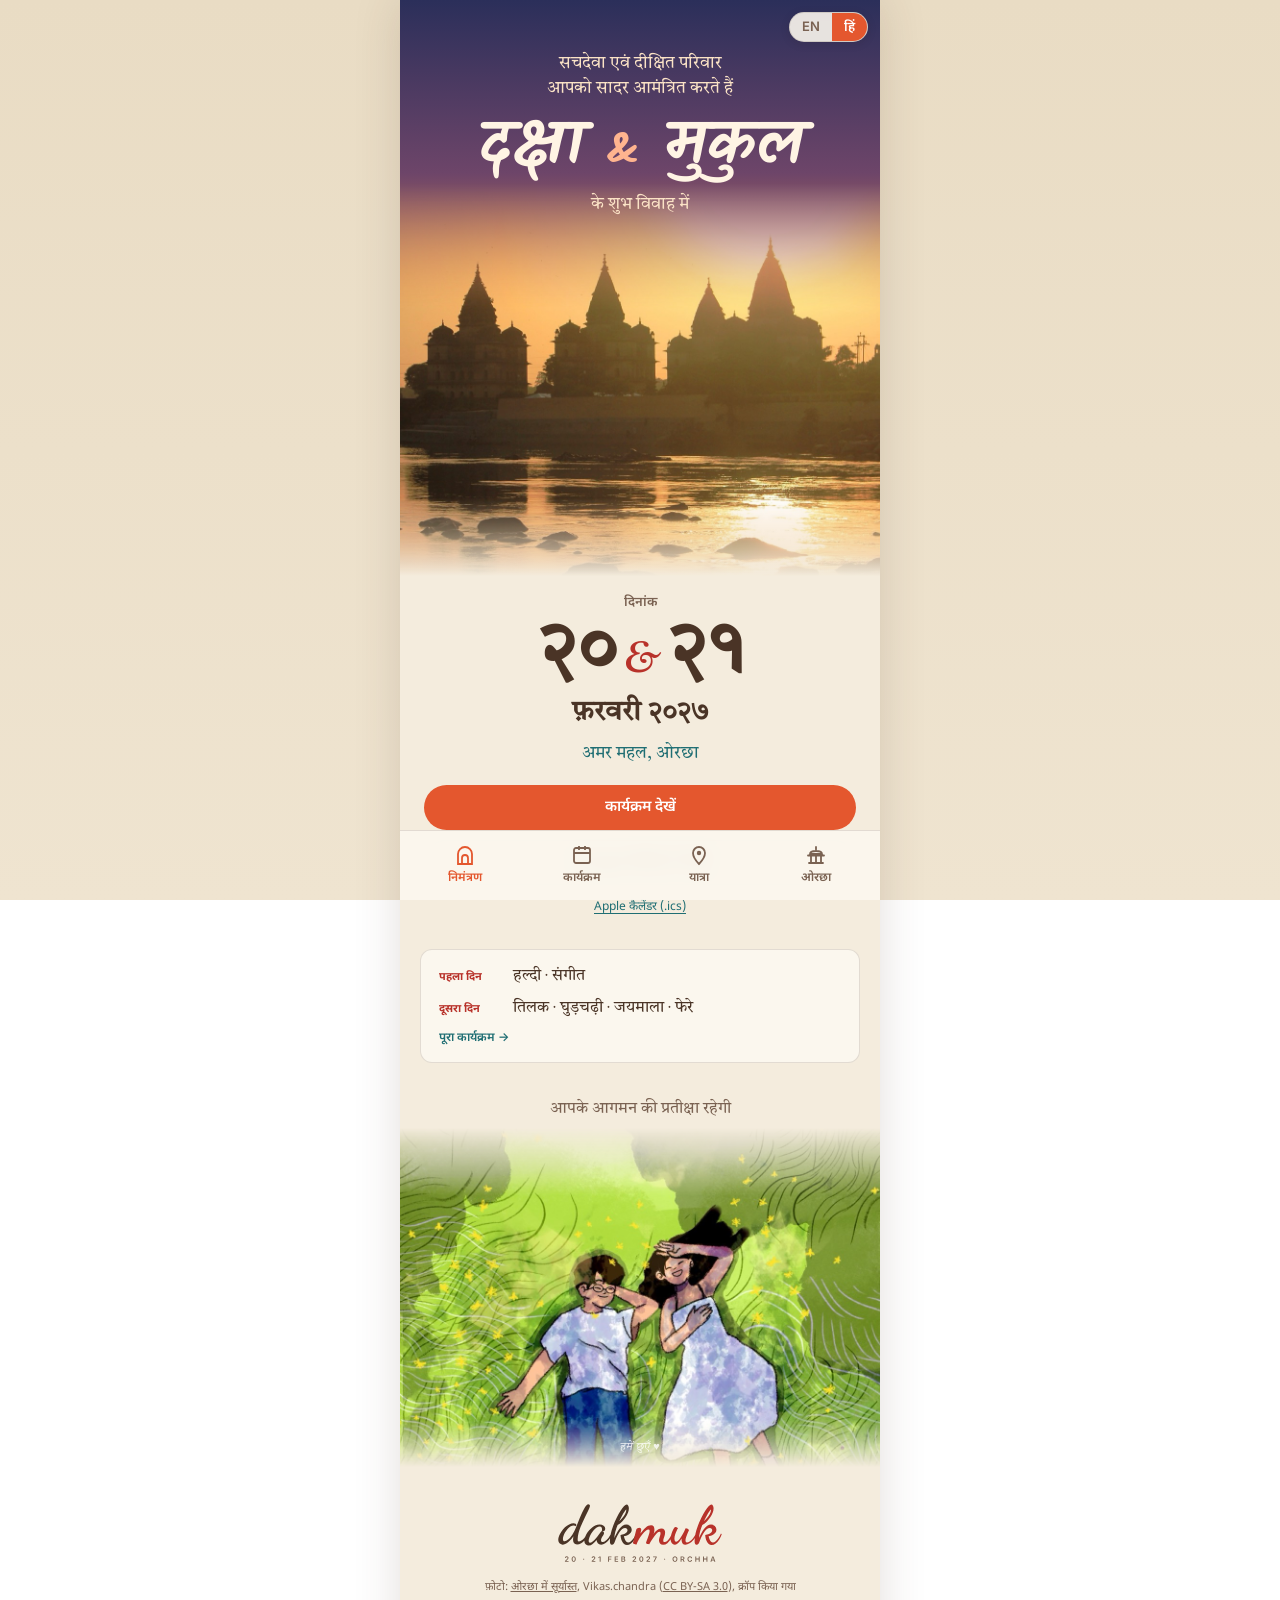
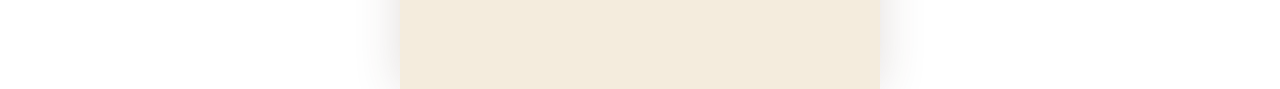
==== hi/index.html @ 47b71c7d "Use Orchha sunset photo in hero and suggest trains on travel page Replace the drawn chhatri skyline " ====
<!DOCTYPE html>
<html lang="hi">
<head>
  <meta charset="UTF-8" />
  <meta name="viewport" content="width=device-width, initial-scale=1.0, viewport-fit=cover" />
  <title>दक्षा एवं मुकुल — शुभ विवाह</title>
  <meta name="description" content="सचदेवा एवं दीक्षित परिवार आपको सादर आमंत्रित करते हैं — 20 एवं 21 फ़रवरी 2027, अमर महल, ओरछा" />
  <meta property="og:title" content="दक्षा एवं मुकुल का शुभ विवाह" />
  <meta property="og:description" content="सचदेवा एवं दीक्षित परिवार आपको सादर आमंत्रित करते हैं — 20 एवं 21 फ़रवरी 2027, अमर महल, ओरछा" />
  <meta property="og:type" content="website" />
  <meta property="og:locale" content="hi_IN" />
  <meta property="og:url" content="https://dakmuk.in/hi/" />
  <meta property="og:image" content="https://dakmuk.in/assets/img/og-chhatris.jpg" />
  <meta property="og:image:width" content="1200" />
  <meta property="og:image:height" content="630" />
  <meta name="theme-color" content="#2b2f5a" />
  <link rel="alternate" hreflang="en" href="https://dakmuk.in/" />
  <link rel="icon" href="data:image/svg+xml,%3Csvg xmlns='http://www.w3.org/2000/svg' viewBox='0 0 120 110'%3E%3Cg fill='%23b8322a'%3E%3Crect x='18' y='98' width='84' height='10'/%3E%3Crect x='27' y='60' width='6' height='38'/%3E%3Crect x='47' y='60' width='6' height='38'/%3E%3Crect x='67' y='60' width='6' height='38'/%3E%3Crect x='87' y='60' width='6' height='38'/%3E%3Cpath d='M12 62 L108 62 L99 54 L21 54 Z'/%3E%3Cpath d='M28 54 C28 22, 92 22, 92 54 Z'/%3E%3Ccircle cx='60' cy='14' r='5'/%3E%3C/g%3E%3C/svg%3E" />
  <link rel="preconnect" href="https://fonts.googleapis.com" />
  <link rel="preconnect" href="https://fonts.gstatic.com" crossorigin />
  <link href="https://fonts.googleapis.com/css2?family=Tiro+Devanagari+Hindi&family=Kalam:wght@400;700&family=Noto+Sans+Devanagari:wght@400;500;600;700&family=Inter:wght@600&display=swap" rel="stylesheet" />
  <link rel="stylesheet" href="/assets/site.css" />
</head>
<body>

  <nav class="lang-switch" aria-label="भाषा">
    <a href="/" lang="en" hreflang="en">EN</a>
    <a href="/hi/" aria-current="true">हिं</a>
  </nav>

  <!-- पलाश की पंखुड़ियाँ -->
  <div class="petals" aria-hidden="true">
    <div class="petal"></div><div class="petal"></div><div class="petal"></div>
    <div class="petal"></div><div class="petal"></div><div class="petal"></div>
  </div>

  <main>
    <header class="hero">
      <p class="invite-line rise">सचदेवा एवं दीक्षित परिवार<br>आपको सादर आमंत्रित करते हैं</p>
      <h1 class="names rise rise-2">दक्षा <span>&amp;</span> मुकुल</h1>
      <p class="invite-line rise rise-2">के शुभ विवाह में</p>
    </header>

    <div class="date-block rise rise-3">
      <p class="kicker">दिनांक</p>
      <p class="date-big">२०<span>&amp;</span>२१</p>
      <p class="date-month">फ़रवरी २०२७</p>
      <p class="place">अमर महल, ओरछा</p>
    </div>

    <div class="actions">
      <a class="btn btn-fill" href="/hi/schedule/">कार्यक्रम देखें</a>
      <a class="btn btn-line" href="https://calendar.google.com/calendar/render?action=TEMPLATE&amp;text=Daksha+%26+Mukul%27s+Wedding&amp;dates=20270220/20270222&amp;ctz=Asia/Kolkata&amp;details=Sachdeva+%26+Dixit+families+invite+you+to+the+wedding.+Schedule+at+dakmuk.in&amp;location=Amar+Mahal%2C+Orchha%2C+Madhya+Pradesh" target="_blank" rel="noopener">Google कैलेंडर में जोड़ें</a>
      <button class="text-link" id="ics-btn" type="button">Apple कैलेंडर (.ics)</button>
    </div>

    <a class="glance" href="/hi/schedule/">
      <div class="glance-row"><b>पहला दिन</b><span>हल्दी · संगीत</span></div>
      <div class="glance-row"><b>दूसरा दिन</b><span>तिलक · घुड़चढ़ी · जयमाला · फेरे</span></div>
      <span class="glance-more">पूरा कार्यक्रम →</span>
    </a>

    <p class="closing-line">आपके आगमन की प्रतीक्षा रहेगी</p>

    <div class="couple" id="couple">
      <img src="/couple.jpg" alt="घास पर लेटे दक्षा और मुकुल — दक्षा का बनाया चित्र" />
      <p class="couple-hint">हमें छुएँ ♥</p>
    </div>

    <footer class="footer">
      <img class="logo" src="/assets/logo-lockup.svg" alt="dakmuk — २० · २१ फ़रवरी २०२७ · ओरछा" width="170" height="64" />
      <p class="photo-credit">फ़ोटो: <a href="https://commons.wikimedia.org/wiki/File:Orchha_sunset.jpg" target="_blank" rel="noopener">ओरछा में सूर्यास्त</a>, Vikas.chandra (<a href="https://creativecommons.org/licenses/by-sa/3.0/" target="_blank" rel="noopener">CC BY-SA 3.0</a>), क्रॉप किया गया</p>
    </footer>
  </main>

  <nav class="tabbar" aria-label="पृष्ठ">
    <a class="tab" href="/hi/" aria-current="page"><svg aria-hidden="true"><use href="/assets/icons.svg#i-invite" /></svg>निमंत्रण</a>
    <a class="tab" href="/hi/schedule/"><svg aria-hidden="true"><use href="/assets/icons.svg#i-cal" /></svg>कार्यक्रम</a>
    <a class="tab" href="/hi/travel/"><svg aria-hidden="true"><use href="/assets/icons.svg#i-pin" /></svg>यात्रा</a>
    <a class="tab" href="/hi/orchha/"><svg aria-hidden="true"><use href="/assets/icons.svg#i-chhatri" /></svg>ओरछा</a>
  </nav>

  <script src="/assets/site.js"></script>
</body>
</html>
---- assets/site.css ----
/* dakmuk.in — wedding site
   Palash & stone: plaster and sandstone grounds, palash orange for actions and petals,
   sindoor for headings, peacock teal for small details. Day 1 mustard, Day 2 sindoor. */

:root {
  --plaster: #f4ecdd;
  --whitewash: #fbf7ee;
  --sand: #c9a36a;
  --ink: #4a3426;
  --ink-soft: #7a6252;
  --palash: #e4572e;
  --sindoor: #b8322a;
  --peacock: #1f6e73;
  --mustard-wash: #f7e6ad;
  --sindoor-wash: #f4d8cd;
  --rule: rgba(74, 52, 38, 0.14);

  --serif: 'Playfair Display', Georgia, serif;
  --script: 'Dancing Script', 'Brush Script MT', cursive;
  --sans: 'Inter', system-ui, -apple-system, sans-serif;

  --tabbar-h: 64px;
}

*, *::before, *::after { box-sizing: border-box; margin: 0; padding: 0; }

/* Sandstone backdrop behind the centred column on wide screens */
html { background: linear-gradient(180deg, #e9dcc4 0%, #efe4d0 100%) fixed; }

body {
  max-width: 480px;
  min-height: 100vh;
  margin: 0 auto;
  background: var(--plaster);
  color: var(--ink);
  font-family: var(--serif);
  -webkit-font-smoothing: antialiased;
}
@media (min-width: 500px) { body { box-shadow: 0 0 44px rgba(74, 52, 38, 0.16); } }

img { max-width: 100%; display: block; }
a { color: inherit; }

main {
  padding-bottom: calc(var(--tabbar-h) + env(safe-area-inset-bottom, 0px) + 24px);
  overflow-x: hidden;
}

/* ── Shared type ── */
.kicker {
  font-family: var(--sans); font-size: 11px; font-weight: 600;
  letter-spacing: 2.5px; text-transform: uppercase; color: var(--ink-soft);
}
.script-title {
  font-family: var(--script); font-weight: 700; color: var(--sindoor);
  font-size: clamp(42px, 12vw, 52px); line-height: 1;
}
.page-head { text-align: center; padding: 34px 20px 14px; display: grid; gap: 4px; }
.note { font-style: italic; font-size: 14px; color: var(--ink-soft); text-align: center; padding: 6px 24px 0; }

/* ── Buttons ── */
.actions { display: grid; gap: 10px; padding: 20px 24px 0; }
.btn {
  display: block; width: 100%; text-align: center; text-decoration: none; cursor: pointer;
  font-family: var(--sans); font-size: 13px; font-weight: 600; letter-spacing: 1.8px; text-transform: uppercase;
  padding: 14px 16px; border-radius: 999px; border: 1px solid transparent;
  transition: opacity 0.15s;
}
.btn:active { opacity: 0.75; }
.btn:focus-visible, .tab:focus-visible, .text-link:focus-visible { outline: 2px solid var(--peacock); outline-offset: 3px; }
.btn-fill { background: var(--palash); color: #fff; }
.btn-line { background: transparent; border-color: rgba(74, 52, 38, 0.35); color: var(--ink); }
.text-link {
  background: none; border: none; cursor: pointer; justify-self: center;
  font-family: var(--sans); font-size: 12px; letter-spacing: 1px; color: var(--peacock);
  text-decoration: underline; text-underline-offset: 3px; padding: 4px;
}

/* ── Bottom tab bar ── */
.tabbar {
  position: fixed; bottom: 0; left: 50%; transform: translateX(-50%);
  width: min(100%, 480px); z-index: 20;
  display: grid; grid-template-columns: repeat(4, 1fr);
  padding: 8px 6px calc(10px + env(safe-area-inset-bottom, 0px));
  background: rgba(251, 247, 238, 0.94);
  -webkit-backdrop-filter: blur(10px); backdrop-filter: blur(10px);
  border-top: 1px solid var(--rule);
}
.tab {
  display: grid; justify-items: center; gap: 3px; text-decoration: none;
  font-family: var(--sans); font-size: 11px; font-weight: 600; letter-spacing: 0.3px;
  color: var(--ink-soft); padding: 4px 0;
}
.tab svg { width: 24px; height: 24px; }
.tab[aria-current="page"] { color: var(--palash); }

/* ── Falling palash petals ── */
.petals { position: fixed; inset: 0; pointer-events: none; z-index: 5; overflow: hidden; }
.petal {
  position: absolute; top: -20px; width: 13px; height: 7px;
  border-radius: 0 100% 0 100%;
  background: linear-gradient(135deg, #f06a35, var(--palash) 60%, #c9441f);
  opacity: 0;
  animation: fall linear infinite;
}
@keyframes fall {
  0%   { transform: translateY(-3vh) translateX(0) rotate(0deg); opacity: 0; }
  8%   { opacity: 0.9; }
  85%  { opacity: 0.75; }
  100% { transform: translateY(105vh) translateX(52px) rotate(340deg); opacity: 0; }
}
.petal:nth-child(1) { left: 7%;  animation-duration: 12s; animation-delay: 0s; }
.petal:nth-child(2) { left: 22%; animation-duration: 15s; animation-delay: 4s; }
.petal:nth-child(3) { left: 38%; animation-duration: 13s; animation-delay: 8s; }
.petal:nth-child(4) { left: 55%; animation-duration: 16s; animation-delay: 2s; }
.petal:nth-child(5) { left: 70%; animation-duration: 11s; animation-delay: 6s; }
.petal:nth-child(6) { left: 86%; animation-duration: 14s; animation-delay: 10s; }

/* ── Invite ── */
.hero {
  position: relative; text-align: center; color: #fff4e4;
  background: linear-gradient(180deg, #2b2f5a 0%, #6d4569 30%, #d9814f 52%, #f0b26a 78%, var(--plaster) 100%);
  min-height: clamp(440px, 64svh, 580px);
  padding: 52px 20px 0;
  display: grid; align-content: start; gap: 10px;
}
/* Chhatris on the Betwa at sunset, fading into the dusk sky above and plaster below */
.hero::before {
  content: ''; position: absolute; left: 0; right: 0; bottom: 0;
  aspect-ratio: 1000 / 818;
  background: url(/assets/img/hero-chhatris.jpg) center / cover;
  -webkit-mask-image: linear-gradient(180deg, transparent 0%, #000 32%, #000 80%, transparent 100%);
  mask-image: linear-gradient(180deg, transparent 0%, #000 32%, #000 80%, transparent 100%);
  pointer-events: none;
}
.hero > * { position: relative; }
.hero .invite-line { font-style: italic; font-size: clamp(14px, 4vw, 16px); line-height: 1.45; color: #fbe3c6; }
.hero .names { font-family: var(--script); font-weight: 700; font-size: clamp(54px, 16vw, 68px); line-height: 0.95; }
.hero .names span { color: #ffb48f; font-size: 0.68em; }

.date-block { text-align: center; padding: 18px 20px 0; display: grid; gap: 4px; }
.date-big { font-weight: 700; font-size: clamp(60px, 18vw, 76px); line-height: 1; letter-spacing: -1px; }
.date-big span { font-weight: 400; font-style: italic; color: var(--sindoor); font-size: 0.58em; margin: 0 6px; }
.date-month { font-weight: 700; font-size: clamp(20px, 6vw, 26px); letter-spacing: 7px; }
.place { font-style: italic; color: var(--peacock); font-size: 17px; margin-top: 6px; }

.glance {
  margin: 30px 20px 0; padding: 16px 18px; border-radius: 12px;
  background: var(--whitewash); border: 1px solid var(--rule);
  display: grid; gap: 10px; text-decoration: none;
}
.glance-row { display: grid; grid-template-columns: 64px 1fr; gap: 10px; align-items: baseline; }
.glance-row b { font-family: var(--sans); font-size: 11px; font-weight: 700; letter-spacing: 1.5px; text-transform: uppercase; color: var(--sindoor); }
.glance-row span { font-size: 16px; line-height: 1.35; }
.glance-more { font-family: var(--sans); font-size: 12px; font-weight: 600; color: var(--peacock); letter-spacing: 0.5px; }

.closing-line { text-align: center; font-style: italic; font-size: 16px; color: var(--ink-soft); padding: 36px 24px 8px; }
.couple { position: relative; cursor: pointer; }
.couple img {
  width: 100%;
  -webkit-mask-image: linear-gradient(180deg, transparent 0%, black 20%, black 86%, transparent 100%);
  mask-image: linear-gradient(180deg, transparent 0%, black 20%, black 86%, transparent 100%);
}
.couple-hint { position: absolute; bottom: 12px; left: 0; right: 0; text-align: center; font-style: italic; font-size: 11px; color: rgba(255, 255, 255, 0.8); pointer-events: none; }
.heart { position: absolute; font-size: 18px; pointer-events: none; z-index: 6; animation: floatUp 1.2s ease-out forwards; }
@keyframes floatUp { from { transform: translateY(0) scale(0.7); opacity: 1; } to { transform: translateY(-80px) scale(1.5); opacity: 0; } }

/* ── Schedule ── */
.day { margin: 0 18px; }
.day .arch { display: block; width: 100%; height: 44px; }
.day-body { padding: 0 18px 12px; border-radius: 0 0 12px 12px; margin-top: -1px; }
.day-one .arch { fill: var(--mustard-wash); }
.day-one .day-body { background: var(--mustard-wash); }
.day-two .arch { fill: var(--sindoor-wash); }
.day-two .day-body { background: var(--sindoor-wash); }
.day-label { text-align: center; font-family: var(--sans); font-size: 11px; font-weight: 700; letter-spacing: 2px; text-transform: uppercase; color: var(--sindoor); margin-top: -14px; position: relative; }
.day-date { text-align: center; font-weight: 700; font-size: 21px; margin: 2px 0 8px; }
.event-list { list-style: none; }
.event { display: flex; justify-content: space-between; align-items: baseline; gap: 12px; padding: 10px 2px; border-top: 1px solid var(--rule); }
.event-name { font-size: 19px; }
.event-time { font-family: var(--sans); font-size: 12px; color: var(--ink-soft); white-space: nowrap; }
.frieze { margin: 16px 18px; height: 40px; border-radius: 6px; background: url(/assets/img/frieze.jpg) center / cover; }

/* ── Travel ── */
.jharokha { margin: 6px 22px 0; text-decoration: none; display: block; }
.jharokha .roof { display: block; width: 100%; height: auto; fill: var(--sand); }
.map {
  position: relative; height: 180px; margin: -2px 12px 0;
  border: 2px solid var(--sand); border-top: 0; border-radius: 0 0 6px 6px;
  background: linear-gradient(160deg, #e3ead3, #f1ead6); overflow: hidden;
}
.map svg { position: absolute; inset: 0; width: 100%; height: 100%; }
.map-label {
  position: absolute; font-family: var(--sans); font-size: 11px; font-weight: 600;
  color: var(--ink); background: rgba(251, 247, 238, 0.88); padding: 2px 6px; border-radius: 4px; white-space: nowrap;
}
.map-label.soft { color: var(--peacock); }
.map-label.plain { background: none; color: var(--peacock); font-style: italic; }

.rows { padding: 18px 0 0; }
.row { display: flex; gap: 14px; align-items: flex-start; padding: 16px 22px; border-top: 1px solid var(--rule); }
.row .ic { width: 40px; height: 40px; border-radius: 50%; background: var(--sindoor-wash); color: var(--sindoor); display: grid; place-items: center; flex-shrink: 0; }
.row .ic svg { width: 22px; height: 22px; }
.row h3 { font-family: var(--sans); font-size: 12px; font-weight: 700; letter-spacing: 1.5px; text-transform: uppercase; margin-bottom: 3px; }
.row p { font-family: var(--sans); font-size: 15px; line-height: 1.5; color: var(--ink-soft); }
.row p + p, .row ul + p { margin-top: 8px; }
.trains { list-style: none; margin-top: 8px; display: grid; gap: 6px; font-family: var(--sans); font-size: 15px; line-height: 1.4; color: var(--ink-soft); }
.trains b { color: var(--ink); font-weight: 600; }

/* ── Orchha ── */
.photo-hero {
  min-height: 300px; display: grid; align-content: end; gap: 2px; padding: 0 22px 22px; color: #fff4e4;
  background: linear-gradient(180deg, rgba(30, 20, 15, 0) 30%, rgba(30, 20, 15, 0.72) 100%),
    url(/assets/img/chhatris.jpg) center 40% / cover, #6d4569;
}
.photo-hero .kicker { color: #fbe3c6; }
.photo-hero .script-title { color: #fff4e4; font-size: clamp(54px, 16vw, 66px); }
.prose { padding: 22px 22px 0; display: grid; gap: 14px; font-size: 17px; line-height: 1.65; }
.section-title { font-family: var(--script); font-weight: 700; font-size: 36px; color: var(--sindoor); padding: 34px 22px 10px; line-height: 1.1; }
.place-card { display: grid; grid-template-columns: 96px 1fr; gap: 14px; padding: 14px 22px; border-top: 1px solid var(--rule); align-items: start; }
.place-card.no-photo { grid-template-columns: 1fr; }
.place-card img { width: 96px; height: 80px; object-fit: cover; border-radius: 8px; }
.place-card h3 { font-family: var(--sans); font-size: 12px; font-weight: 700; letter-spacing: 1.5px; text-transform: uppercase; margin-bottom: 3px; }
.place-card p { font-family: var(--sans); font-size: 15px; line-height: 1.5; color: var(--ink-soft); }
.place-card .dist { color: var(--peacock); font-weight: 600; }
.credits { padding: 30px 22px 0; font-family: var(--sans); font-size: 11px; line-height: 1.6; color: var(--ink-soft); }
.credits a { color: var(--ink-soft); }

/* ── Footer ── */
.footer { text-align: center; padding: 34px 20px 6px; display: grid; justify-items: center; }
.footer .logo { width: 170px; height: auto; }
.photo-credit { margin-top: 14px; font-family: var(--sans); font-size: 11px; line-height: 1.5; color: var(--ink-soft); }
.photo-credit a { color: var(--ink-soft); }

/* ── Motion ── */
.rise { animation: rise 0.7s ease-out both; }
.rise-2 { animation-delay: 0.15s; }
.rise-3 { animation-delay: 0.3s; }
@keyframes rise { from { opacity: 0; transform: translateY(12px); } to { opacity: 1; transform: none; } }

@media (prefers-reduced-motion: reduce) {
  .petal { animation: none; display: none; }
  .rise { animation: none; }
}

/* Wikipedia / map links under each place */
.links { display: flex; flex-wrap: wrap; gap: 6px; margin-top: 8px; }
.links a {
  font-family: var(--sans); font-size: 12px; font-weight: 600; text-decoration: none;
  padding: 5px 10px; border-radius: 999px; white-space: nowrap;
}
.links a:focus-visible { outline: 2px solid var(--peacock); outline-offset: 2px; }
.chip-wiki { color: var(--peacock); border: 1px solid rgba(31, 110, 115, 0.35); }
.chip-map { color: var(--sindoor); border: 1px solid rgba(184, 50, 42, 0.35); }

/* ── Language switch (EN | हिं) ── */
.lang-switch {
  position: fixed; z-index: 25;
  top: calc(env(safe-area-inset-top, 0px) + 12px);
  right: max(12px, calc(50% - 240px + 12px));
  display: flex; border-radius: 999px; overflow: hidden;
  background: rgba(251, 247, 238, 0.9);
  -webkit-backdrop-filter: blur(8px); backdrop-filter: blur(8px);
  border: 1px solid var(--rule);
  box-shadow: 0 2px 10px rgba(40, 25, 15, 0.12);
}
.lang-switch a {
  font-family: 'Inter', 'Noto Sans Devanagari', system-ui, sans-serif;
  font-size: 13px; font-weight: 600; text-decoration: none;
  color: var(--ink-soft); padding: 6px 12px; line-height: 1.2;
}
.lang-switch a[aria-current="true"] { background: var(--palash); color: #fff; }
.lang-switch a:focus-visible { outline: 2px solid var(--peacock); outline-offset: -2px; }

/* ── Hindi pages: Devanagari faces, no letter-spacing (it breaks the shirorekha) ── */
html[lang="hi"] {
  --serif: 'Tiro Devanagari Hindi', 'Playfair Display', Georgia, serif;
  --script: 'Kalam', 'Tiro Devanagari Hindi', cursive;
  --sans: 'Noto Sans Devanagari', 'Inter', system-ui, sans-serif;
}
html[lang="hi"] :is(.kicker, .day-label, .row h3, .place-card h3, .btn, .glance-row b, .glance-more, .tab, .date-month, .date-big, .links a, .text-link) {
  letter-spacing: 0; text-transform: none;
}
html[lang="hi"] .kicker { font-size: 13px; }
html[lang="hi"] .btn { font-size: 15px; padding: 12px 16px; }
html[lang="hi"] .row h3, html[lang="hi"] .place-card h3 { font-size: 15px; }
html[lang="hi"] .day-label { font-size: 13px; }
html[lang="hi"] .tab { font-size: 12px; }
html[lang="hi"] .hero .names { line-height: 1.15; font-size: clamp(50px, 15vw, 62px); }
html[lang="hi"] .hero .invite-line { font-style: normal; font-size: clamp(15px, 4.4vw, 17px); }
html[lang="hi"] .script-title { line-height: 1.2; }
html[lang="hi"] .section-title { font-size: 32px; }
html[lang="hi"] .date-month { font-size: clamp(22px, 6.5vw, 28px); }
html[lang="hi"] :is(.place, .note, .closing-line) { font-style: normal; }
html[lang="hi"] .prose { font-size: 18px; line-height: 1.8; }
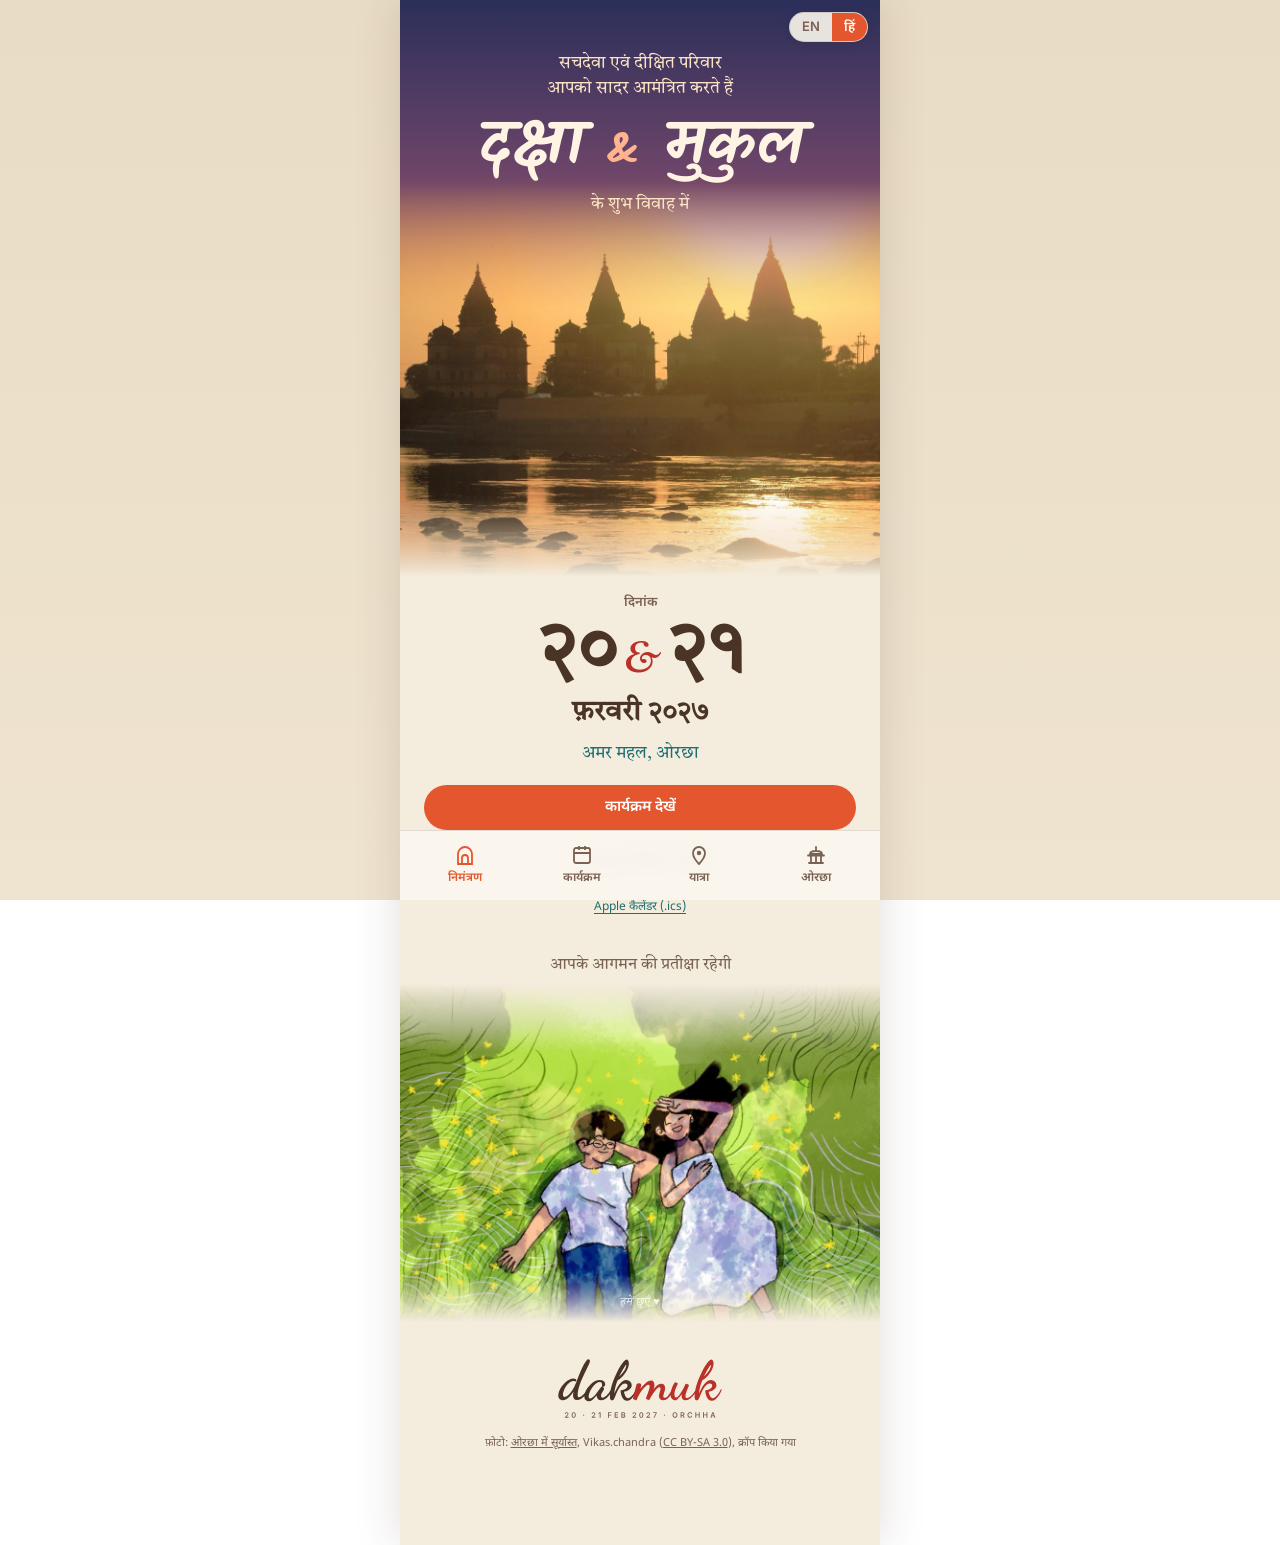
==== commit 8e88b908: "Remove the day-at-a-glance card from the home pages Co-Authored-By: Claude Opus 5.5 <noreply@anthrop" ====
--- a/hi/index.html
+++ b/hi/index.html
@@ -54,12 +54,6 @@
       <button class="text-link" id="ics-btn" type="button">Apple कैलेंडर (.ics)</button>
     </div>
 
-    <a class="glance" href="/hi/schedule/">
-      <div class="glance-row"><b>पहला दिन</b><span>हल्दी · संगीत</span></div>
-      <div class="glance-row"><b>दूसरा दिन</b><span>तिलक · घुड़चढ़ी · जयमाला · फेरे</span></div>
-      <span class="glance-more">पूरा कार्यक्रम →</span>
-    </a>
-
     <p class="closing-line">आपके आगमन की प्रतीक्षा रहेगी</p>
 
     <div class="couple" id="couple">
--- a/assets/site.css
+++ b/assets/site.css
@@ -143,16 +143,6 @@
 .date-big span { font-weight: 400; font-style: italic; color: var(--sindoor); font-size: 0.58em; margin: 0 6px; }
 .date-month { font-weight: 700; font-size: clamp(20px, 6vw, 26px); letter-spacing: 7px; }
 .place { font-style: italic; color: var(--peacock); font-size: 17px; margin-top: 6px; }
-
-.glance {
-  margin: 30px 20px 0; padding: 16px 18px; border-radius: 12px;
-  background: var(--whitewash); border: 1px solid var(--rule);
-  display: grid; gap: 10px; text-decoration: none;
-}
-.glance-row { display: grid; grid-template-columns: 64px 1fr; gap: 10px; align-items: baseline; }
-.glance-row b { font-family: var(--sans); font-size: 11px; font-weight: 700; letter-spacing: 1.5px; text-transform: uppercase; color: var(--sindoor); }
-.glance-row span { font-size: 16px; line-height: 1.35; }
-.glance-more { font-family: var(--sans); font-size: 12px; font-weight: 600; color: var(--peacock); letter-spacing: 0.5px; }
 
 .closing-line { text-align: center; font-style: italic; font-size: 16px; color: var(--ink-soft); padding: 36px 24px 8px; }
 .couple { position: relative; cursor: pointer; }
@@ -278,7 +268,7 @@
   --script: 'Kalam', 'Tiro Devanagari Hindi', cursive;
   --sans: 'Noto Sans Devanagari', 'Inter', system-ui, sans-serif;
 }
-html[lang="hi"] :is(.kicker, .day-label, .row h3, .place-card h3, .btn, .glance-row b, .glance-more, .tab, .date-month, .date-big, .links a, .text-link) {
+html[lang="hi"] :is(.kicker, .day-label, .row h3, .place-card h3, .btn, .tab, .date-month, .date-big, .links a, .text-link) {
   letter-spacing: 0; text-transform: none;
 }
 html[lang="hi"] .kicker { font-size: 13px; }
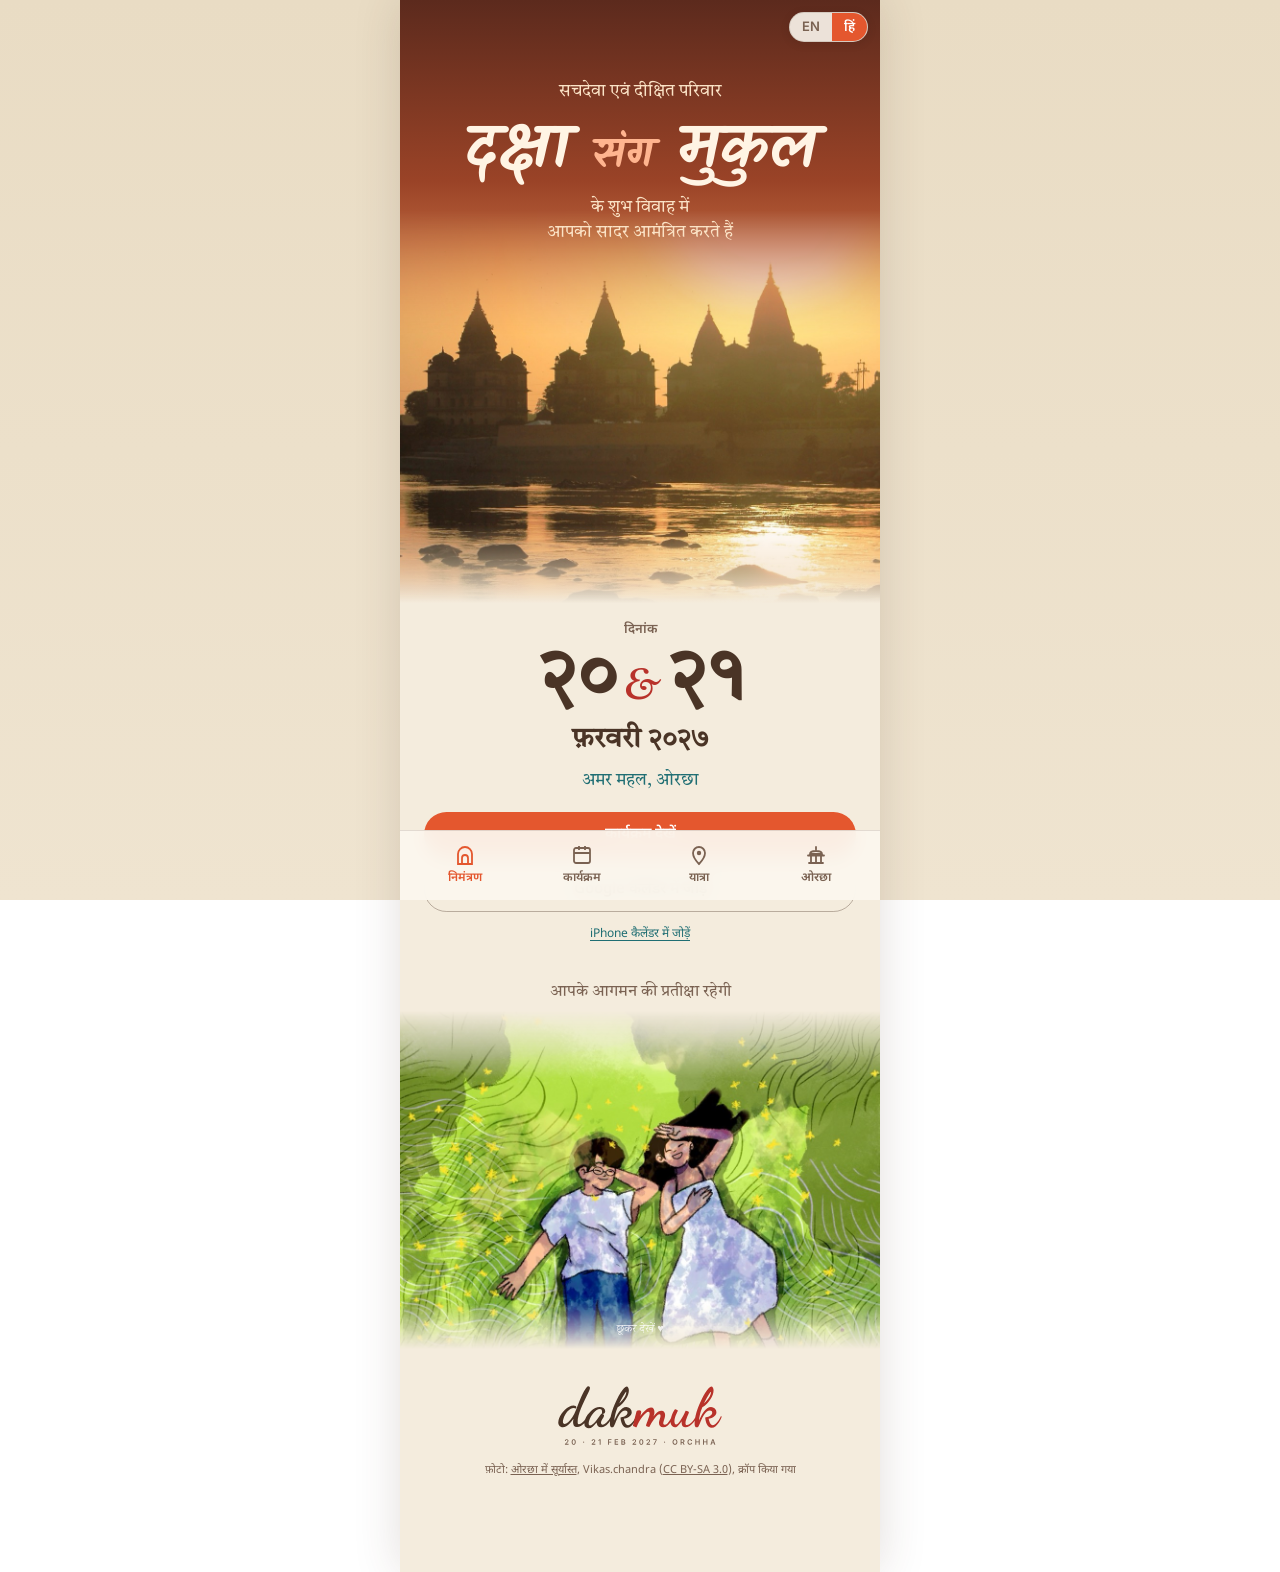
==== commit c7772b49: "Text fixes across EN/HI pages and warm sunset hero - Hindi invite line reordered (दक्षा संग मुकुल), " ====
--- a/hi/index.html
+++ b/hi/index.html
@@ -13,7 +13,7 @@
   <meta property="og:image" content="https://dakmuk.in/assets/img/og-chhatris.jpg" />
   <meta property="og:image:width" content="1200" />
   <meta property="og:image:height" content="630" />
-  <meta name="theme-color" content="#2b2f5a" />
+  <meta name="theme-color" content="#5c2a1d" />
   <link rel="alternate" hreflang="en" href="https://dakmuk.in/" />
   <link rel="icon" href="data:image/svg+xml,%3Csvg xmlns='http://www.w3.org/2000/svg' viewBox='0 0 120 110'%3E%3Cg fill='%23b8322a'%3E%3Crect x='18' y='98' width='84' height='10'/%3E%3Crect x='27' y='60' width='6' height='38'/%3E%3Crect x='47' y='60' width='6' height='38'/%3E%3Crect x='67' y='60' width='6' height='38'/%3E%3Crect x='87' y='60' width='6' height='38'/%3E%3Cpath d='M12 62 L108 62 L99 54 L21 54 Z'/%3E%3Cpath d='M28 54 C28 22, 92 22, 92 54 Z'/%3E%3Ccircle cx='60' cy='14' r='5'/%3E%3C/g%3E%3C/svg%3E" />
   <link rel="preconnect" href="https://fonts.googleapis.com" />
@@ -36,9 +36,9 @@
 
   <main>
     <header class="hero">
-      <p class="invite-line rise">सचदेवा एवं दीक्षित परिवार<br>आपको सादर आमंत्रित करते हैं</p>
-      <h1 class="names rise rise-2">दक्षा <span>&amp;</span> मुकुल</h1>
-      <p class="invite-line rise rise-2">के शुभ विवाह में</p>
+      <p class="invite-line rise">सचदेवा एवं दीक्षित परिवार</p>
+      <h1 class="names rise rise-2">दक्षा <span>संग</span> मुकुल</h1>
+      <p class="invite-line rise rise-2">के शुभ विवाह में<br>आपको सादर आमंत्रित करते हैं</p>
     </header>
 
     <div class="date-block rise rise-3">
@@ -51,18 +51,18 @@
     <div class="actions">
       <a class="btn btn-fill" href="/hi/schedule/">कार्यक्रम देखें</a>
       <a class="btn btn-line" href="https://calendar.google.com/calendar/render?action=TEMPLATE&amp;text=Daksha+%26+Mukul%27s+Wedding&amp;dates=20270220/20270222&amp;ctz=Asia/Kolkata&amp;details=Sachdeva+%26+Dixit+families+invite+you+to+the+wedding.+Schedule+at+dakmuk.in&amp;location=Amar+Mahal%2C+Orchha%2C+Madhya+Pradesh" target="_blank" rel="noopener">Google कैलेंडर में जोड़ें</a>
-      <button class="text-link" id="ics-btn" type="button">Apple कैलेंडर (.ics)</button>
+      <button class="text-link" id="ics-btn" type="button">iPhone कैलेंडर में जोड़ें</button>
     </div>
 
     <p class="closing-line">आपके आगमन की प्रतीक्षा रहेगी</p>
 
     <div class="couple" id="couple">
       <img src="/couple.jpg" alt="घास पर लेटे दक्षा और मुकुल — दक्षा का बनाया चित्र" />
-      <p class="couple-hint">हमें छुएँ ♥</p>
+      <p class="couple-hint">छूकर देखें ♥</p>
     </div>
 
     <footer class="footer">
-      <img class="logo" src="/assets/logo-lockup.svg" alt="dakmuk — २० · २१ फ़रवरी २०२७ · ओरछा" width="170" height="64" />
+      <img class="logo" src="/assets/logo-lockup.svg" alt="dakmuk — 20 · 21 फ़रवरी 2027 · ओरछा" width="170" height="64" />
       <p class="photo-credit">फ़ोटो: <a href="https://commons.wikimedia.org/wiki/File:Orchha_sunset.jpg" target="_blank" rel="noopener">ओरछा में सूर्यास्त</a>, Vikas.chandra (<a href="https://creativecommons.org/licenses/by-sa/3.0/" target="_blank" rel="noopener">CC BY-SA 3.0</a>), क्रॉप किया गया</p>
     </footer>
   </main>
--- a/assets/site.css
+++ b/assets/site.css
@@ -56,6 +56,14 @@
   font-size: clamp(42px, 12vw, 52px); line-height: 1;
 }
 .page-head { text-align: center; padding: 34px 20px 14px; display: grid; gap: 4px; }
+
+/* Small logo at the top of inner pages, tapping back to the invite */
+.top-logo { display: block; width: 96px; margin: 18px auto 0; padding: 8px 0; }
+.top-logo img { width: 96px; height: auto; }
+.top-logo:focus-visible { outline: 2px solid var(--peacock); outline-offset: 2px; border-radius: 4px; }
+.top-logo + .page-head { padding-top: 14px; }
+.top-logo.on-photo { position: absolute; top: 10px; left: 50%; transform: translateX(-50%); margin: 0; }
+.top-logo.on-photo img { filter: drop-shadow(0 1px 6px rgba(30, 20, 15, 0.5)); }
 .note { font-style: italic; font-size: 14px; color: var(--ink-soft); text-align: center; padding: 6px 24px 0; }
 
 /* ── Buttons ── */
@@ -119,9 +127,9 @@
 /* ── Invite ── */
 .hero {
   position: relative; text-align: center; color: #fff4e4;
-  background: linear-gradient(180deg, #2b2f5a 0%, #6d4569 30%, #d9814f 52%, #f0b26a 78%, var(--plaster) 100%);
-  min-height: clamp(440px, 64svh, 580px);
-  padding: 52px 20px 0;
+  background: linear-gradient(180deg, #5c2a1d 0%, #9a4327 30%, #d9814f 52%, #f0b26a 78%, var(--plaster) 100%);
+  min-height: clamp(470px, 67svh, 610px);
+  padding: 80px 20px 0;
   display: grid; align-content: start; gap: 10px;
 }
 /* Chhatris on the Betwa at sunset, fading into the dusk sky above and plaster below */
@@ -199,9 +207,10 @@
 
 /* ── Orchha ── */
 .photo-hero {
+  position: relative;
   min-height: 300px; display: grid; align-content: end; gap: 2px; padding: 0 22px 22px; color: #fff4e4;
-  background: linear-gradient(180deg, rgba(30, 20, 15, 0) 30%, rgba(30, 20, 15, 0.72) 100%),
-    url(/assets/img/chhatris.jpg) center 40% / cover, #6d4569;
+  background: linear-gradient(180deg, rgba(30, 20, 15, 0.55) 0%, rgba(30, 20, 15, 0) 24%, rgba(30, 20, 15, 0) 30%, rgba(30, 20, 15, 0.72) 100%),
+    url(/assets/img/chhatris.jpg) center 40% / cover, #5c2a1d;
 }
 .photo-hero .kicker { color: #fbe3c6; }
 .photo-hero .script-title { color: #fff4e4; font-size: clamp(54px, 16vw, 66px); }
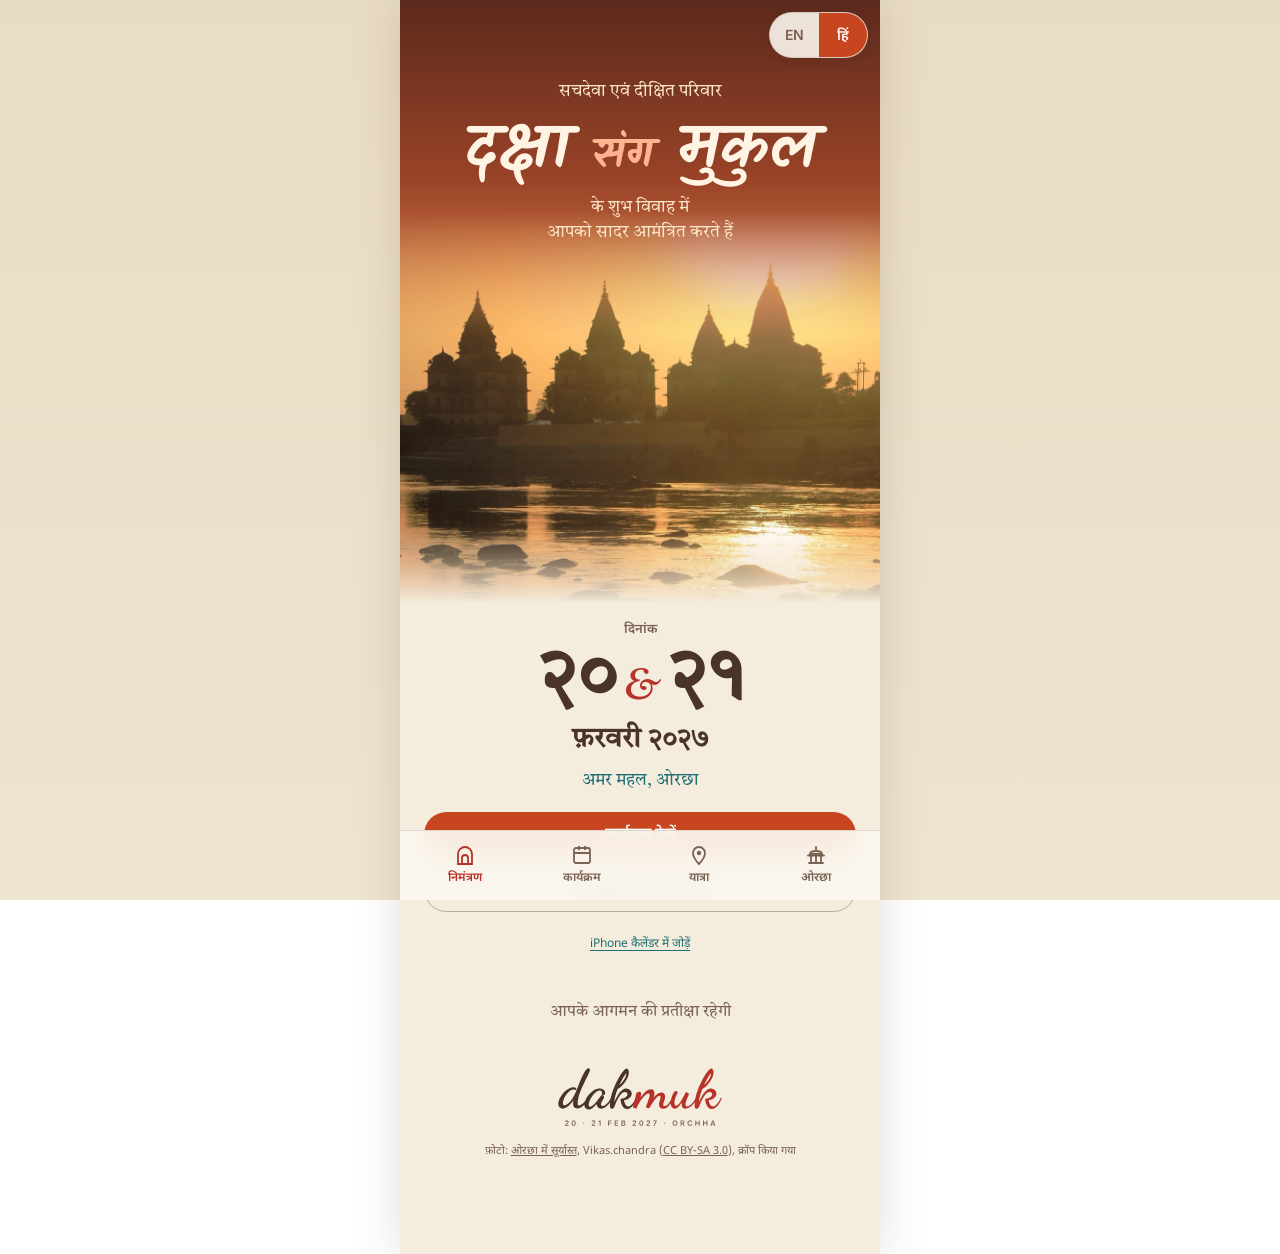
==== commit 05a6b9a4: "Invite fixes: scrolling language switch, button contrast, bigger tap targets; remove couple illustra" ====
--- a/hi/index.html
+++ b/hi/index.html
@@ -56,11 +56,6 @@
 
     <p class="closing-line">आपके आगमन की प्रतीक्षा रहेगी</p>
 
-    <div class="couple" id="couple">
-      <img src="/couple.jpg" alt="घास पर लेटे दक्षा और मुकुल — दक्षा का बनाया चित्र" />
-      <p class="couple-hint">छूकर देखें ♥</p>
-    </div>
-
     <footer class="footer">
       <img class="logo" src="/assets/logo-lockup.svg" alt="dakmuk — 20 · 21 फ़रवरी 2027 · ओरछा" width="170" height="64" />
       <p class="photo-credit">फ़ोटो: <a href="https://commons.wikimedia.org/wiki/File:Orchha_sunset.jpg" target="_blank" rel="noopener">ओरछा में सूर्यास्त</a>, Vikas.chandra (<a href="https://creativecommons.org/licenses/by-sa/3.0/" target="_blank" rel="noopener">CC BY-SA 3.0</a>), क्रॉप किया गया</p>
--- a/assets/site.css
+++ b/assets/site.css
@@ -9,6 +9,7 @@
   --ink: #4a3426;
   --ink-soft: #7a6252;
   --palash: #e4572e;
+  --palash-deep: #c8461f; /* palash dark enough for white button text */
   --sindoor: #b8322a;
   --peacock: #1f6e73;
   --mustard-wash: #f7e6ad;
@@ -76,12 +77,12 @@
 }
 .btn:active { opacity: 0.75; }
 .btn:focus-visible, .tab:focus-visible, .text-link:focus-visible { outline: 2px solid var(--peacock); outline-offset: 3px; }
-.btn-fill { background: var(--palash); color: #fff; }
+.btn-fill { background: var(--palash-deep); color: #fff; }
 .btn-line { background: transparent; border-color: rgba(74, 52, 38, 0.35); color: var(--ink); }
 .text-link {
   background: none; border: none; cursor: pointer; justify-self: center;
   font-family: var(--sans); font-size: 12px; letter-spacing: 1px; color: var(--peacock);
-  text-decoration: underline; text-underline-offset: 3px; padding: 4px;
+  text-decoration: underline; text-underline-offset: 3px; padding: 14px 16px;
 }
 
 /* ── Bottom tab bar ── */
@@ -100,7 +101,7 @@
   color: var(--ink-soft); padding: 4px 0;
 }
 .tab svg { width: 24px; height: 24px; }
-.tab[aria-current="page"] { color: var(--palash); }
+.tab[aria-current="page"] { color: var(--sindoor); }
 
 /* ── Falling palash petals ── */
 .petals { position: fixed; inset: 0; pointer-events: none; z-index: 5; overflow: hidden; }
@@ -153,20 +154,11 @@
 .place { font-style: italic; color: var(--peacock); font-size: 17px; margin-top: 6px; }
 
 .closing-line { text-align: center; font-style: italic; font-size: 16px; color: var(--ink-soft); padding: 36px 24px 8px; }
-.couple { position: relative; cursor: pointer; }
-.couple img {
-  width: 100%;
-  -webkit-mask-image: linear-gradient(180deg, transparent 0%, black 20%, black 86%, transparent 100%);
-  mask-image: linear-gradient(180deg, transparent 0%, black 20%, black 86%, transparent 100%);
-}
-.couple-hint { position: absolute; bottom: 12px; left: 0; right: 0; text-align: center; font-style: italic; font-size: 11px; color: rgba(255, 255, 255, 0.8); pointer-events: none; }
-.heart { position: absolute; font-size: 18px; pointer-events: none; z-index: 6; animation: floatUp 1.2s ease-out forwards; }
-@keyframes floatUp { from { transform: translateY(0) scale(0.7); opacity: 1; } to { transform: translateY(-80px) scale(1.5); opacity: 0; } }
 
 /* ── Schedule ── */
 .day { margin: 0 18px; }
 .day .arch { display: block; width: 100%; height: 44px; }
-.day-body { padding: 0 18px 12px; border-radius: 0 0 12px 12px; margin-top: -1px; }
+.day-body { padding: 0 14px 16px; border-radius: 0 0 12px 12px; margin-top: -1px; }
 .day-one .arch { fill: var(--mustard-wash); }
 .day-one .day-body { background: var(--mustard-wash); }
 .day-two .arch { fill: var(--sindoor-wash); }
@@ -174,9 +166,36 @@
 .day-label { text-align: center; font-family: var(--sans); font-size: 11px; font-weight: 700; letter-spacing: 2px; text-transform: uppercase; color: var(--sindoor); margin-top: -14px; position: relative; }
 .day-date { text-align: center; font-weight: 700; font-size: 21px; margin: 2px 0 8px; }
 .event-list { list-style: none; }
-.event { display: flex; justify-content: space-between; align-items: baseline; gap: 12px; padding: 10px 2px; border-top: 1px solid var(--rule); }
+.event { padding: 12px 2px; border-top: 1px solid var(--rule); }
 .event-name { font-size: 19px; }
-.event-time { font-family: var(--sans); font-size: 12px; color: var(--ink-soft); white-space: nowrap; }
+.countdown { font-family: var(--sans); font-size: 13px; font-weight: 600; color: var(--peacock); margin-top: 6px; }
+
+/* Theme colour per day: dashed placeholder dots until colours are chosen */
+.ev-theme { font-family: var(--sans); font-size: 14px; line-height: 1.45; color: var(--ink-soft); margin-top: 4px; }
+.ev-theme .dots { vertical-align: -1px; margin-right: 3px; }
+/* One card per event (Day 1) or for the whole wedding day (Day 2). The band across the top
+   shows the theme colours once chosen (set --c1 / --c2 on the card); until then it's a sand stripe. */
+.ev-card { background: var(--whitewash); border: 1px solid var(--rule); border-radius: 12px; overflow: hidden; margin-top: 12px; }
+.ev-band {
+  height: 10px;
+  background: linear-gradient(90deg, var(--c1, transparent) 50%, var(--c2, transparent) 50%),
+    repeating-linear-gradient(45deg, rgba(201, 163, 106, 0.5) 0 6px, rgba(201, 163, 106, 0.18) 6px 12px);
+}
+.ev-card-body { padding: 12px 14px 14px; }
+.ev-card h3.event-name { font-size: 21px; font-weight: 400; }
+.ev-card .event-list { margin-top: 6px; }
+.ev-card .event:first-child { border-top: 0; }
+.ev-card .event { padding: 10px 0; }
+.ev-theme em { font-style: italic; }
+.dots { display: inline-flex; gap: 3px; }
+.dot { width: 12px; height: 12px; border-radius: 50%; background: var(--c); box-shadow: inset 0 0 0 1px rgba(74, 52, 38, 0.2); }
+.dot-ph { background: transparent; box-shadow: none; border: 1.5px dashed rgba(74, 52, 38, 0.45); }
+
+
+
+.btn-wa { background: var(--peacock); color: #fff; }
+
+.ev-note { font-family: var(--sans); font-size: 14px; line-height: 1.45; color: var(--ink-soft); margin-top: 2px; }
 .frieze { margin: 16px 18px; height: 40px; border-radius: 6px; background: url(/assets/img/frieze.jpg) center / cover; }
 
 /* ── Travel ── */
@@ -252,9 +271,9 @@
 .chip-wiki { color: var(--peacock); border: 1px solid rgba(31, 110, 115, 0.35); }
 .chip-map { color: var(--sindoor); border: 1px solid rgba(184, 50, 42, 0.35); }
 
-/* ── Language switch (EN | हिं) ── */
+/* ── Language switch (EN | हिं): scrolls away with the page so it never covers content ── */
 .lang-switch {
-  position: fixed; z-index: 25;
+  position: absolute; z-index: 25;
   top: calc(env(safe-area-inset-top, 0px) + 12px);
   right: max(12px, calc(50% - 240px + 12px));
   display: flex; border-radius: 999px; overflow: hidden;
@@ -265,10 +284,11 @@
 }
 .lang-switch a {
   font-family: 'Inter', 'Noto Sans Devanagari', system-ui, sans-serif;
-  font-size: 13px; font-weight: 600; text-decoration: none;
-  color: var(--ink-soft); padding: 6px 12px; line-height: 1.2;
-}
-.lang-switch a[aria-current="true"] { background: var(--palash); color: #fff; }
+  font-size: 14px; font-weight: 600; text-decoration: none;
+  color: var(--ink-soft); padding: 0 15px; line-height: 1.2;
+  min-height: 44px; min-width: 48px; display: flex; align-items: center; justify-content: center;
+}
+.lang-switch a[aria-current="true"] { background: var(--palash-deep); color: #fff; }
 .lang-switch a:focus-visible { outline: 2px solid var(--peacock); outline-offset: -2px; }
 
 /* ── Hindi pages: Devanagari faces, no letter-spacing (it breaks the shirorekha) ── */
@@ -290,5 +310,6 @@
 html[lang="hi"] .script-title { line-height: 1.2; }
 html[lang="hi"] .section-title { font-size: 32px; }
 html[lang="hi"] .date-month { font-size: clamp(22px, 6.5vw, 28px); }
-html[lang="hi"] :is(.place, .note, .closing-line) { font-style: normal; }
+html[lang="hi"] :is(.place, .note, .closing-line, .ev-theme em) { font-style: normal; }
+html[lang="hi"] .ev-note { font-size: 15px; }
 html[lang="hi"] .prose { font-size: 18px; line-height: 1.8; }
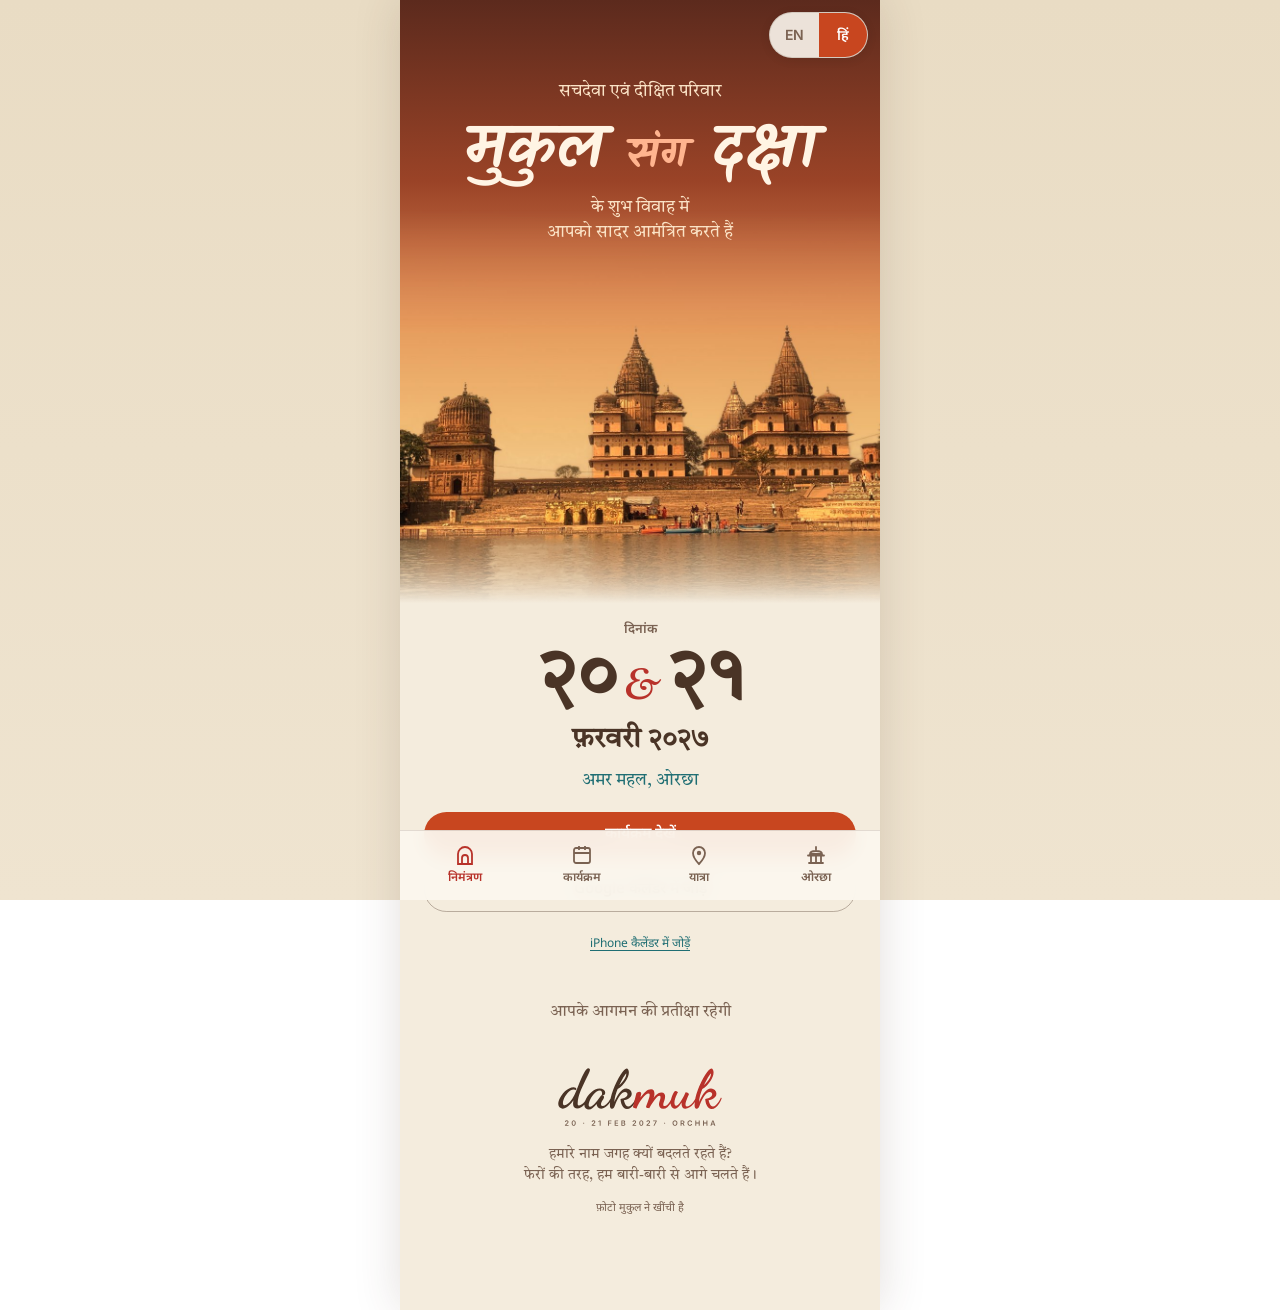
==== commit ca60fc40: "Invite: names take turns to lead; own photo for hero and preview cards The two names on the invite t" ====
--- a/hi/index.html
+++ b/hi/index.html
@@ -3,14 +3,14 @@
 <head>
   <meta charset="UTF-8" />
   <meta name="viewport" content="width=device-width, initial-scale=1.0, viewport-fit=cover" />
-  <title>दक्षा एवं मुकुल — शुभ विवाह</title>
+  <title>मुकुल एवं दक्षा — शुभ विवाह</title>
   <meta name="description" content="सचदेवा एवं दीक्षित परिवार आपको सादर आमंत्रित करते हैं — 20 एवं 21 फ़रवरी 2027, अमर महल, ओरछा" />
-  <meta property="og:title" content="दक्षा एवं मुकुल का शुभ विवाह" />
+  <meta property="og:title" content="मुकुल एवं दक्षा का शुभ विवाह" />
   <meta property="og:description" content="सचदेवा एवं दीक्षित परिवार आपको सादर आमंत्रित करते हैं — 20 एवं 21 फ़रवरी 2027, अमर महल, ओरछा" />
   <meta property="og:type" content="website" />
   <meta property="og:locale" content="hi_IN" />
   <meta property="og:url" content="https://dakmuk.in/hi/" />
-  <meta property="og:image" content="https://dakmuk.in/assets/img/og-chhatris.jpg" />
+  <meta property="og:image" content="https://dakmuk.in/assets/img/og-invite-hi.jpg" />
   <meta property="og:image:width" content="1200" />
   <meta property="og:image:height" content="630" />
   <meta name="theme-color" content="#5c2a1d" />
@@ -37,7 +37,7 @@
   <main>
     <header class="hero">
       <p class="invite-line rise">सचदेवा एवं दीक्षित परिवार</p>
-      <h1 class="names rise rise-2">दक्षा <span>संग</span> मुकुल</h1>
+      <h1 class="names rise rise-2" data-turns><span class="nm">मुकुल</span> <span class="amp">संग</span> <span class="nm">दक्षा</span></h1>
       <p class="invite-line rise rise-2">के शुभ विवाह में<br>आपको सादर आमंत्रित करते हैं</p>
     </header>
 
@@ -50,7 +50,7 @@
 
     <div class="actions">
       <a class="btn btn-fill" href="/hi/schedule/">कार्यक्रम देखें</a>
-      <a class="btn btn-line" href="https://calendar.google.com/calendar/render?action=TEMPLATE&amp;text=Daksha+%26+Mukul%27s+Wedding&amp;dates=20270220/20270222&amp;ctz=Asia/Kolkata&amp;details=Sachdeva+%26+Dixit+families+invite+you+to+the+wedding.+Schedule+at+dakmuk.in&amp;location=Amar+Mahal%2C+Orchha%2C+Madhya+Pradesh" target="_blank" rel="noopener">Google कैलेंडर में जोड़ें</a>
+      <a class="btn btn-line" href="https://calendar.google.com/calendar/render?action=TEMPLATE&amp;text=Mukul+%26+Daksha%27s+Wedding&amp;dates=20270220/20270222&amp;ctz=Asia/Kolkata&amp;details=Sachdeva+%26+Dixit+families+invite+you+to+the+wedding.+Schedule+at+dakmuk.in&amp;location=Amar+Mahal%2C+Orchha%2C+Madhya+Pradesh" target="_blank" rel="noopener">Google कैलेंडर में जोड़ें</a>
       <button class="text-link" id="ics-btn" type="button">iPhone कैलेंडर में जोड़ें</button>
     </div>
 
@@ -58,7 +58,8 @@
 
     <footer class="footer">
       <img class="logo" src="/assets/logo-lockup.svg" alt="dakmuk — 20 · 21 फ़रवरी 2027 · ओरछा" width="170" height="64" />
-      <p class="photo-credit">फ़ोटो: <a href="https://commons.wikimedia.org/wiki/File:Orchha_sunset.jpg" target="_blank" rel="noopener">ओरछा में सूर्यास्त</a>, Vikas.chandra (<a href="https://creativecommons.org/licenses/by-sa/3.0/" target="_blank" rel="noopener">CC BY-SA 3.0</a>), क्रॉप किया गया</p>
+      <p class="turns-note">हमारे नाम जगह क्यों बदलते रहते हैं?<br>फेरों की तरह, हम बारी-बारी से आगे चलते हैं।</p>
+      <p class="photo-credit">फ़ोटो मुकुल ने खींची है</p>
     </footer>
   </main>
 
--- a/assets/site.css
+++ b/assets/site.css
@@ -145,7 +145,10 @@
 .hero > * { position: relative; }
 .hero .invite-line { font-style: italic; font-size: clamp(14px, 4vw, 16px); line-height: 1.45; color: #fbe3c6; }
 .hero .names { font-family: var(--script); font-weight: 700; font-size: clamp(54px, 16vw, 68px); line-height: 0.95; }
-.hero .names span { color: #ffb48f; font-size: 0.68em; }
+.hero .names .amp { color: #ffb48f; font-size: 0.68em; display: inline-block; }
+/* The two names take turns to lead (see site.js); inline-block so each can travel on its own */
+.hero .names .nm { display: inline-block; will-change: transform; }
+.hero .names[data-turns] { cursor: pointer; -webkit-tap-highlight-color: transparent; }
 
 .date-block { text-align: center; padding: 18px 20px 0; display: grid; gap: 4px; }
 .date-big { font-weight: 700; font-size: clamp(60px, 18vw, 76px); line-height: 1; letter-spacing: -1px; }
@@ -181,6 +184,19 @@
   background: linear-gradient(90deg, var(--c1, transparent) 50%, var(--c2, transparent) 50%),
     repeating-linear-gradient(45deg, rgba(201, 163, 106, 0.5) 0 6px, rgba(201, 163, 106, 0.18) 6px 12px);
 }
+/* Hairline under the band so pale theme colours (Haldi's off-white) still read against the card */
+.ev-band { box-shadow: inset 0 -1px 0 var(--rule); }
+/* Sangeet: dark and glittery — a night-sky band scattered with gold and silver specks */
+.ev-glitter .ev-band {
+  box-shadow: none;
+  background:
+    radial-gradient(circle, #fff 0 0.6px, transparent 1.1px) 7px 1px / 23px 10px,
+    radial-gradient(circle, #f6dc8c 0 0.8px, transparent 1.3px) 0 0 / 15px 10px,
+    radial-gradient(circle, #d9b45a 0 0.7px, transparent 1.2px) 4px 2px / 19px 10px,
+    radial-gradient(circle, #fff3c4 0 0.5px, transparent 1px) 11px -2px / 29px 10px,
+    linear-gradient(90deg, #17131f, #2b2142 50%, #17131f);
+}
+.dot.dot-glitter { background: linear-gradient(135deg, #f8e7a8 0%, #c9973a 35%, #fff6d2 55%, #b8862f 100%); }
 .ev-card-body { padding: 12px 14px 14px; }
 .ev-card h3.event-name { font-size: 21px; font-weight: 400; }
 .ev-card .event-list { margin-top: 6px; }
@@ -228,9 +244,19 @@
 .photo-hero {
   position: relative;
   min-height: 300px; display: grid; align-content: end; gap: 2px; padding: 0 22px 22px; color: #fff4e4;
-  background: linear-gradient(180deg, rgba(30, 20, 15, 0.55) 0%, rgba(30, 20, 15, 0) 24%, rgba(30, 20, 15, 0) 30%, rgba(30, 20, 15, 0.72) 100%),
-    url(/assets/img/chhatris.jpg) center 40% / cover, #5c2a1d;
-}
+  background: url(/assets/img/chhatris.jpg) 56% 40% / cover, #5c2a1d;
+  overflow: hidden;
+}
+/* A short silent clip of the chhatris fades in over the photo, plays once and rests on its last frame */
+.hero-clip { position: absolute; inset: 0; width: 100%; height: 100%; object-fit: cover; object-position: 56% 40%; opacity: 0; transition: opacity 1.2s ease; pointer-events: none; }
+.hero-clip.on { opacity: 1; }
+/* Shade for the logo and title, above the photo and the clip */
+.photo-hero::after {
+  content: ''; position: absolute; inset: 0; pointer-events: none;
+  background: linear-gradient(180deg, rgba(30, 20, 15, 0.55) 0%, rgba(30, 20, 15, 0) 24%, rgba(30, 20, 15, 0) 30%, rgba(30, 20, 15, 0.72) 100%);
+}
+.photo-hero > :not(.hero-clip) { z-index: 1; }
+.photo-hero > :is(.kicker, .script-title) { position: relative; }
 .photo-hero .kicker { color: #fbe3c6; }
 .photo-hero .script-title { color: #fff4e4; font-size: clamp(54px, 16vw, 66px); }
 .prose { padding: 22px 22px 0; display: grid; gap: 14px; font-size: 17px; line-height: 1.65; }
@@ -247,6 +273,7 @@
 /* ── Footer ── */
 .footer { text-align: center; padding: 34px 20px 6px; display: grid; justify-items: center; }
 .footer .logo { width: 170px; height: auto; }
+.turns-note { margin-top: 16px; font-style: italic; font-size: 13.5px; line-height: 1.5; color: var(--ink-soft); }
 .photo-credit { margin-top: 14px; font-family: var(--sans); font-size: 11px; line-height: 1.5; color: var(--ink-soft); }
 .photo-credit a { color: var(--ink-soft); }
 
@@ -310,6 +337,6 @@
 html[lang="hi"] .script-title { line-height: 1.2; }
 html[lang="hi"] .section-title { font-size: 32px; }
 html[lang="hi"] .date-month { font-size: clamp(22px, 6.5vw, 28px); }
-html[lang="hi"] :is(.place, .note, .closing-line, .ev-theme em) { font-style: normal; }
+html[lang="hi"] :is(.place, .note, .closing-line, .ev-theme em, .turns-note) { font-style: normal; }
 html[lang="hi"] .ev-note { font-size: 15px; }
 html[lang="hi"] .prose { font-size: 18px; line-height: 1.8; }
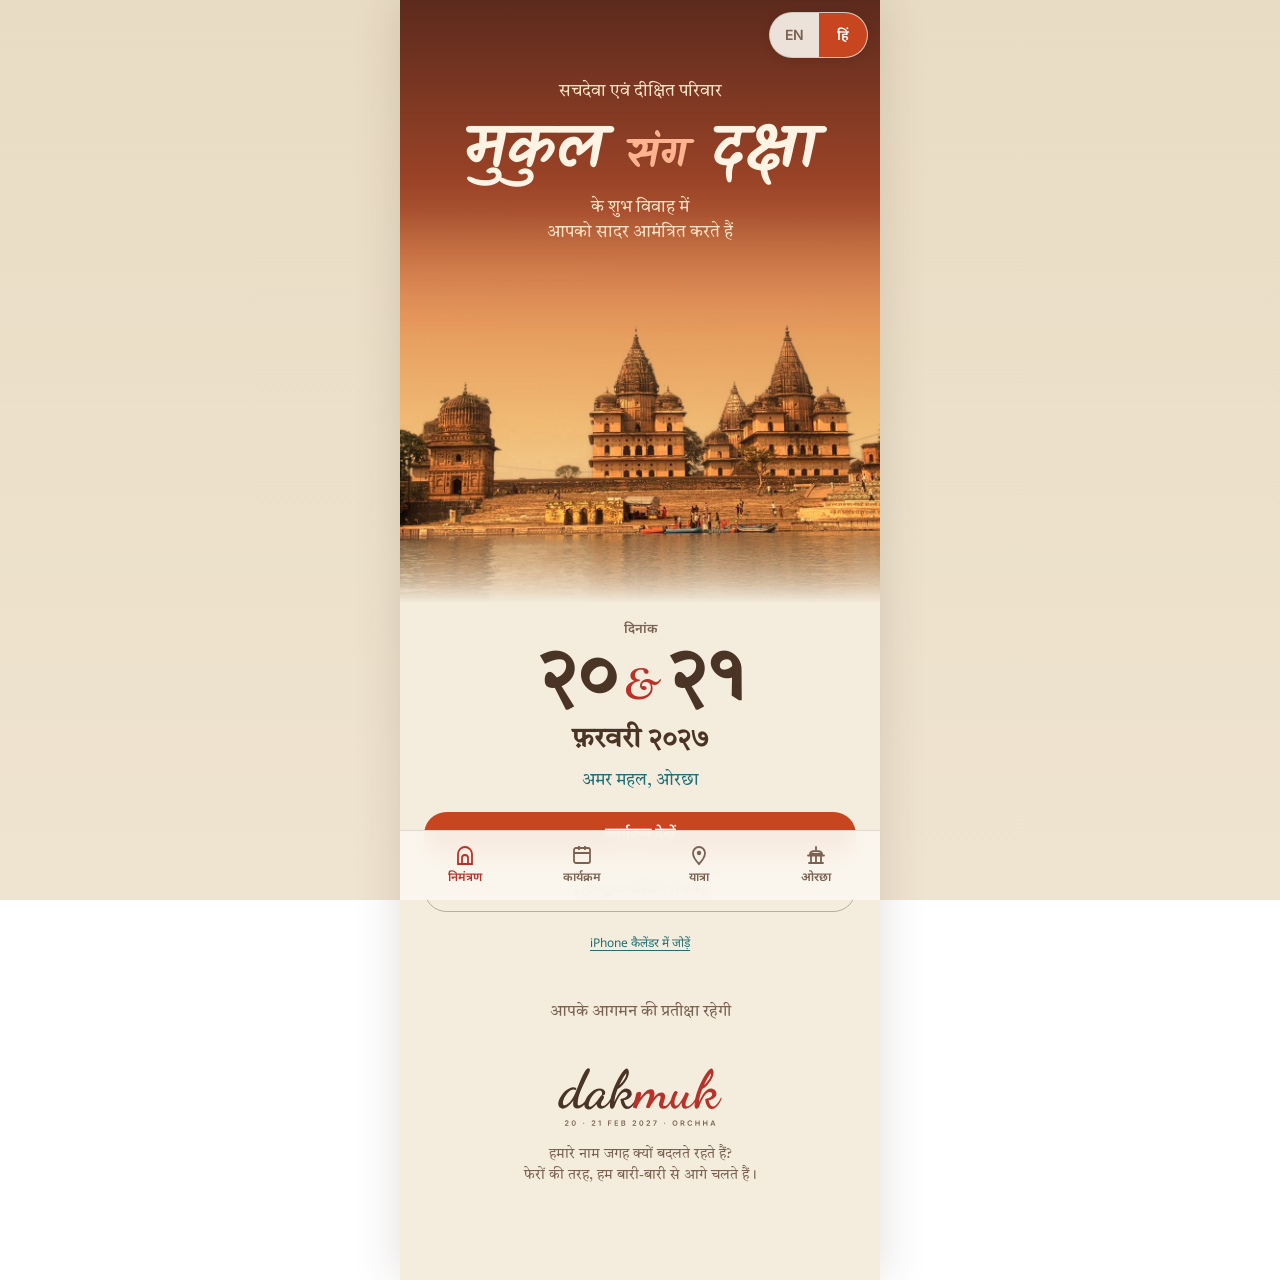
==== commit b28a09f3: "Remove the "clicked by Mukul" photo credits Drop the credit line from the invite pages; the Orchha p" ====
--- a/hi/index.html
+++ b/hi/index.html
@@ -59,7 +59,6 @@
     <footer class="footer">
       <img class="logo" src="/assets/logo-lockup.svg" alt="dakmuk — 20 · 21 फ़रवरी 2027 · ओरछा" width="170" height="64" />
       <p class="turns-note">हमारे नाम जगह क्यों बदलते रहते हैं?<br>फेरों की तरह, हम बारी-बारी से आगे चलते हैं।</p>
-      <p class="photo-credit">फ़ोटो मुकुल ने खींची है</p>
     </footer>
   </main>
 
--- a/assets/site.css
+++ b/assets/site.css
@@ -196,12 +196,19 @@
     radial-gradient(circle, #fff3c4 0 0.5px, transparent 1px) 11px -2px / 29px 10px,
     linear-gradient(90deg, #17131f, #2b2142 50%, #17131f);
 }
+/* Wedding day: no theme, pastels suggested — five soft stripes */
+.ev-pastel .ev-band { background: linear-gradient(90deg, #f6c9cf 0% 20%, #f9e2b0 20% 40%, #cfe6d0 40% 60%, #cfdff2 60% 80%, #dccfee 80% 100%); }
 .dot.dot-glitter { background: linear-gradient(135deg, #f8e7a8 0%, #c9973a 35%, #fff6d2 55%, #b8862f 100%); }
 .ev-card-body { padding: 12px 14px 14px; }
 .ev-card h3.event-name { font-size: 21px; font-weight: 400; }
+/* Event name with its time on the right */
+.ev-head { display: flex; align-items: baseline; justify-content: space-between; gap: 12px; }
+.ev-time { font-family: var(--sans); font-size: 13px; font-weight: 600; color: var(--peacock); white-space: nowrap; }
+/* An event with no theme colour: a quiet sand band instead of the "to be announced" stripes */
+.ev-plain .ev-band { background: rgba(201, 163, 106, 0.4); }
 .ev-card .event-list { margin-top: 6px; }
 .ev-card .event:first-child { border-top: 0; }
-.ev-card .event { padding: 10px 0; }
+.ev-card .event { padding: 10px 0; display: flex; align-items: baseline; justify-content: space-between; gap: 12px; }
 .ev-theme em { font-style: italic; }
 .dots { display: inline-flex; gap: 3px; }
 .dot { width: 12px; height: 12px; border-radius: 50%; background: var(--c); box-shadow: inset 0 0 0 1px rgba(74, 52, 38, 0.2); }
@@ -247,15 +254,12 @@
   background: url(/assets/img/chhatris.jpg) 56% 40% / cover, #5c2a1d;
   overflow: hidden;
 }
-/* A short silent clip of the chhatris fades in over the photo, plays once and rests on its last frame */
-.hero-clip { position: absolute; inset: 0; width: 100%; height: 100%; object-fit: cover; object-position: 56% 40%; opacity: 0; transition: opacity 1.2s ease; pointer-events: none; }
-.hero-clip.on { opacity: 1; }
-/* Shade for the logo and title, above the photo and the clip */
+/* Shade for the logo and title, above the photo */
 .photo-hero::after {
   content: ''; position: absolute; inset: 0; pointer-events: none;
   background: linear-gradient(180deg, rgba(30, 20, 15, 0.55) 0%, rgba(30, 20, 15, 0) 24%, rgba(30, 20, 15, 0) 30%, rgba(30, 20, 15, 0.72) 100%);
 }
-.photo-hero > :not(.hero-clip) { z-index: 1; }
+.photo-hero > * { z-index: 1; }
 .photo-hero > :is(.kicker, .script-title) { position: relative; }
 .photo-hero .kicker { color: #fbe3c6; }
 .photo-hero .script-title { color: #fff4e4; font-size: clamp(54px, 16vw, 66px); }
@@ -340,3 +344,8 @@
 html[lang="hi"] :is(.place, .note, .closing-line, .ev-theme em, .turns-note) { font-style: normal; }
 html[lang="hi"] .ev-note { font-size: 15px; }
 html[lang="hi"] .prose { font-size: 18px; line-height: 1.8; }
+
+/* Fixed line heights in page headers, so content below (the Travel map) does not jump when web fonts load */
+.page-head .kicker { line-height: 13px; }
+.page-head .place { line-height: 23px; }
+html[lang="hi"] .page-head .kicker { line-height: 17px; }
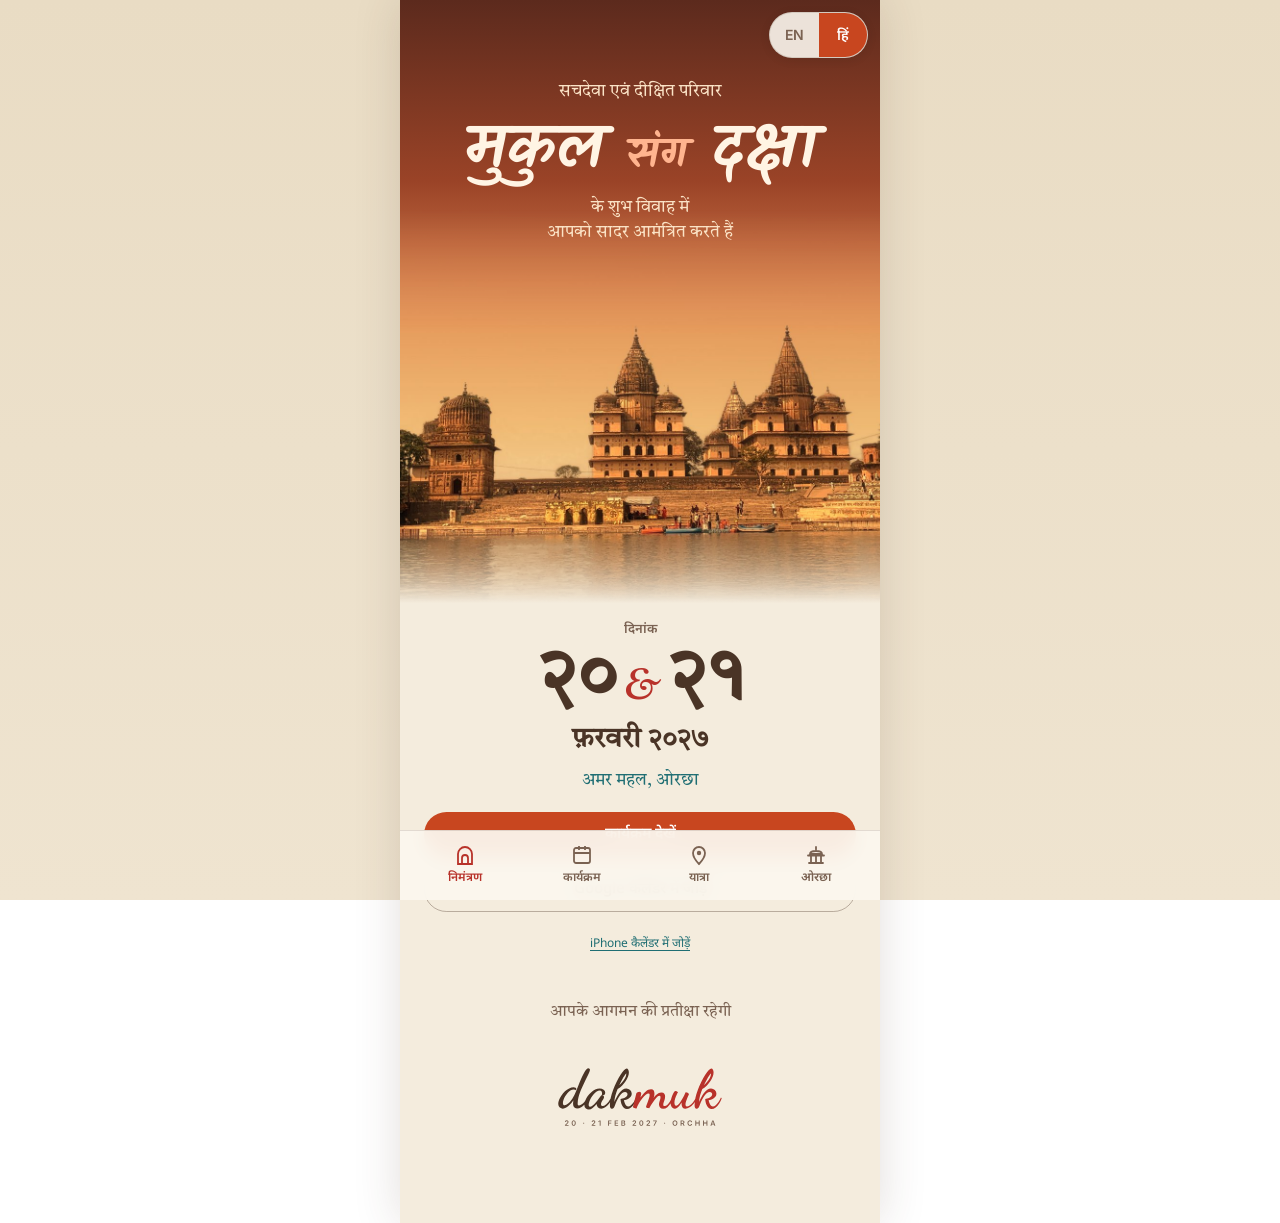
==== commit 5abf772a: "Invite: remove the footnote about the names trading places The names still take turns; only the expl" ====
--- a/hi/index.html
+++ b/hi/index.html
@@ -58,7 +58,6 @@
 
     <footer class="footer">
       <img class="logo" src="/assets/logo-lockup.svg" alt="dakmuk — 20 · 21 फ़रवरी 2027 · ओरछा" width="170" height="64" />
-      <p class="turns-note">हमारे नाम जगह क्यों बदलते रहते हैं?<br>फेरों की तरह, हम बारी-बारी से आगे चलते हैं।</p>
     </footer>
   </main>
 
--- a/assets/site.css
+++ b/assets/site.css
@@ -277,7 +277,6 @@
 /* ── Footer ── */
 .footer { text-align: center; padding: 34px 20px 6px; display: grid; justify-items: center; }
 .footer .logo { width: 170px; height: auto; }
-.turns-note { margin-top: 16px; font-style: italic; font-size: 13.5px; line-height: 1.5; color: var(--ink-soft); }
 .photo-credit { margin-top: 14px; font-family: var(--sans); font-size: 11px; line-height: 1.5; color: var(--ink-soft); }
 .photo-credit a { color: var(--ink-soft); }
 
@@ -341,7 +340,7 @@
 html[lang="hi"] .script-title { line-height: 1.2; }
 html[lang="hi"] .section-title { font-size: 32px; }
 html[lang="hi"] .date-month { font-size: clamp(22px, 6.5vw, 28px); }
-html[lang="hi"] :is(.place, .note, .closing-line, .ev-theme em, .turns-note) { font-style: normal; }
+html[lang="hi"] :is(.place, .note, .closing-line, .ev-theme em) { font-style: normal; }
 html[lang="hi"] .ev-note { font-size: 15px; }
 html[lang="hi"] .prose { font-size: 18px; line-height: 1.8; }
 
